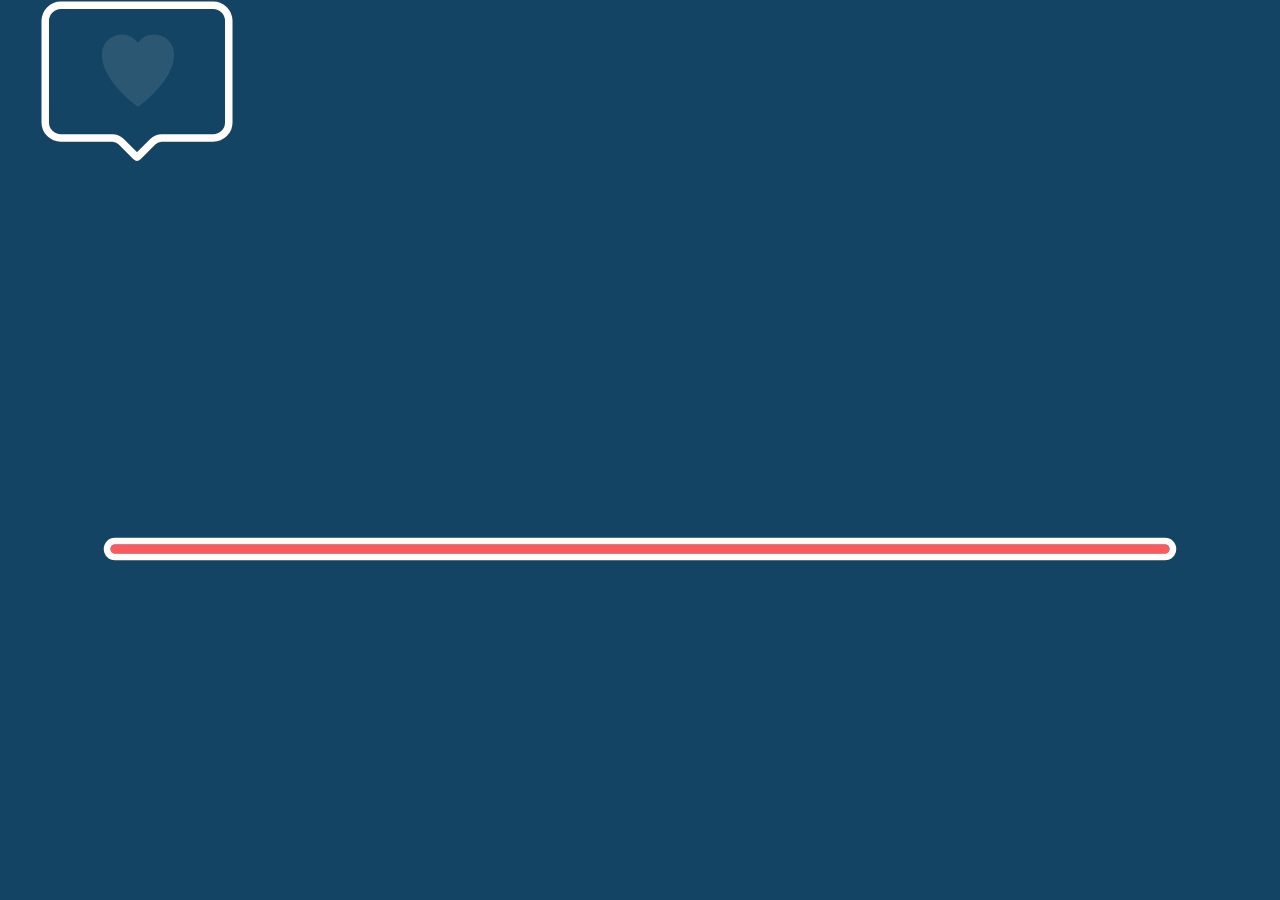
==== index.html @ 0167e0bc "init" ====
<!DOCTYPE html>
<html lang="en" >
<head>
  <meta charset="UTF-8">
  <title>Ginger Slider</title>
  <link rel="icon" href="favicon.png" type="image/png">
  <link rel="stylesheet" href="./style.css">


  <!-- Latest compiled and minified CSS -->
<link rel="stylesheet" href="https://maxcdn.bootstrapcdn.com/bootstrap/3.3.7/css/bootstrap.min.css" integrity="sha384-BVYiiSIFeK1dGmJRAkycuHAHRg32OmUcww7on3RYdg4Va+PmSTsz/K68vbdEjh4u" crossorigin="anonymous">

<!-- Latest compiled and minified JavaScript -->
<script src="https://maxcdn.bootstrapcdn.com/bootstrap/3.3.7/js/bootstrap.min.js" integrity="sha384-Tc5IQib027qvyjSMfHjOMaLkfuWVxZxUPnCJA7l2mCWNIpG9mGCD8wGNIcPD7Txa" crossorigin="anonymous"></script>

</head>
<body style="background-color: #144463;">
  
  

  <svg id="loveSliderSVG" viewBox="0 0 800 600" xmlns="http://www.w3.org/2000/svg" preserveAspectRatio="xMidYMid meet">
    <defs>
      
    
      </defs>
      <!-- <rect width="100%" height="100%"/> -->
        <line class="trackBg" x1="50" x2="750" y1="366" y2="366" stroke="#FFFCF9" stroke-linecap="round" stroke-linejoin="round" stroke-width="15"/>
        <line class="trackMiddle" x1="50" x2="750" y1="366" y2="366" stroke="#2E6783" stroke-linecap="round" stroke-linejoin="round" stroke-width="6"  opacity="1"/>   
      <line class="track" x1="50" x2="750" y1="366" y2="366" stroke="#ff595e" stroke-linecap="round" stroke-linejoin="round" stroke-width="6"/>
      
      
      <g id="heartChat" class="heartChat">
            <path d="M115.44,92H81.15a8.32,8.32,0,0,0-5.9,2.45l-9.9,9.9a1,1,0,0,1-1.34,0l-9.9-9.9A8.35,8.35,0,0,0,48.2,92H13.91A10.44,10.44,0,0,1,3.5,81.6V13.91A10.45,10.45,0,0,1,13.91,3.5H115.44a10.44,10.44,0,0,1,10.41,10.41V81.6A10.43,10.43,0,0,1,115.44,92Z" fill="none"/>
            <path d="M115.44,92H81.15a8.32,8.32,0,0,0-5.9,2.45l-9.9,9.9a1,1,0,0,1-1.34,0l-9.9-9.9A8.35,8.35,0,0,0,48.2,92H13.91A10.44,10.44,0,0,1,3.5,81.6V13.91A10.45,10.45,0,0,1,13.91,3.5H115.44a10.44,10.44,0,0,1,10.41,10.41V81.6A10.43,10.43,0,0,1,115.44,92Z" fill="none" stroke="#FFFCF9" stroke-miterlimit="10" stroke-width="5" />
    
      <mask id="heartFillMask">
      <rect class="heartFill" x="-54" y="72" width="237" height="91" fill="#FFF"/>
        </mask>
    <path id="heartBg" d="M76.16,23a13.23,13.23,0,0,0-10.83,5.63,13.24,13.24,0,0,0-24.08,7.62c0,18.06,24.08,34.92,24.08,34.92S89.41,54.33,89.41,36.27A13.25,13.25,0,0,0,76.16,23Z" fill="#FFF" opacity="0.1"/>
      <g mask="url(#heartFillMask)" >
    <path id="XXpinkHeart" d="M76.16,23a13.23,13.23,0,0,0-10.83,5.63,13.24,13.24,0,0,0-24.08,7.62c0,18.06,24.08,34.92,24.08,34.92S89.41,54.33,89.41,36.27A13.25,13.25,0,0,0,76.16,23Z" fill="#ff595e"/>
    <g id="shineGroup">
    <path d="M89.34,37.92c-1.39,17.42-24,33.26-24,33.26s-1.8-1.26-4.42-3.46C66.39,64.18,83.07,52.53,89.34,37.92Z" fill="#7f474b" opacity="0.32"/>
    <path d="M60.15,26a14.06,14.06,0,0,0-1.72-.1c-7.33,0-13.48,5.38-15.1,12.63,0-.43-.06-.86-.06-1.3,0-6.88,5.27-12.46,11.77-12.46A11.2,11.2,0,0,1,60.15,26Z" fill="#fff" opacity="0.5"/>
    <path d="M81,26.29c-.39-.12-.79-.22-1.2-.31-5.22-1.1-10.21.87-12.18,4.51a5.62,5.62,0,0,1,.1-.7c.78-3.7,5.17-5.9,9.79-4.92A10.26,10.26,0,0,1,81,26.29Z" fill="#fff" opacity="0.5"/>
    </g>   
        </g>
      
    </g>
      
      <circle class="follower" cx="0" cy="0" r="0" fill="#62B6CB" fill-opacity="1" stroke="#FFFCF9" stroke-width="0"/>
      <circle class="liquidFollower" cx="0" cy="0" r="0" fill="#62B6CB" fill-opacity="1" stroke="#FFFCF9" stroke-width="0"/>
      <rect class="dragger" x="-100" y="105" width="290" height="220" fill="#62B6CB" fill-opacity="0" stroke="#FFFCF9" stroke-width="0"/>
    </svg>

<!-- partial:index.partial.html -->

<!-- partial -->
<script src='https://cdnjs.cloudflare.com/ajax/libs/gsap/3.3.4/gsap.min.js'></script>
<script src='https://s3-us-west-2.amazonaws.com/s.cdpn.io/35984/ScrubGSAPTimeline_3_0.js'></script>
<script src='https://s3-us-west-2.amazonaws.com/s.cdpn.io/16327/InertiaPlugin.min.js'></script>
<script src='https://s3-us-west-2.amazonaws.com/s.cdpn.io/16327/DrawSVGPlugin3.min.js'></script>
<script src='https://s3-us-west-2.amazonaws.com/s.cdpn.io/16327/Draggable3.min.js'></script><script  src="./script.js"></script>

</body>
</html>
---- style.css ----
body {
 background-color: #175676;
 overflow: hidden;
 text-align:center;
  display: flex;
  align-items: center;
  justify-content: center; 
}

body,
html {
 height: 100%;
 width: 100%;
 margin: 0;
 padding: 0;
}

svg {
 width: 100%;
 height: 100%;
 visibility: hidden;
 overflow: visible;
}
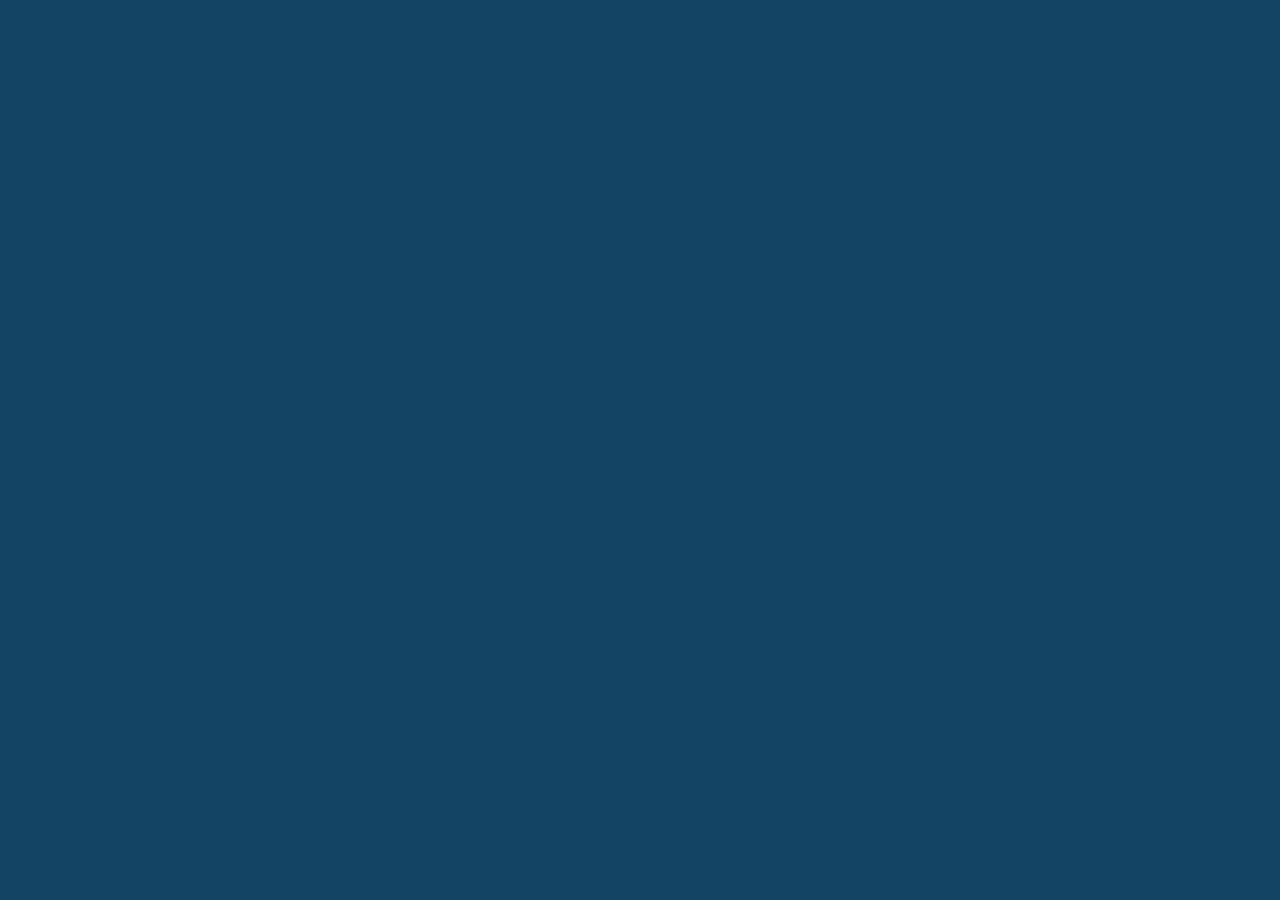
==== commit bdd37193: "push" ====
--- a/index.html
+++ b/index.html
@@ -58,9 +58,10 @@
 <!-- partial -->
 <script src='https://cdnjs.cloudflare.com/ajax/libs/gsap/3.3.4/gsap.min.js'></script>
 <script src='https://s3-us-west-2.amazonaws.com/s.cdpn.io/35984/ScrubGSAPTimeline_3_0.js'></script>
-<script src='https://s3-us-west-2.amazonaws.com/s.cdpn.io/16327/InertiaPlugin.min.js'></script>
-<script src='https://s3-us-west-2.amazonaws.com/s.cdpn.io/16327/DrawSVGPlugin3.min.js'></script>
-<script src='https://s3-us-west-2.amazonaws.com/s.cdpn.io/16327/Draggable3.min.js'></script><script  src="./script.js"></script>
+<script src="https://cdnjs.cloudflare.com/ajax/libs/gsap/3.5.1/gsap.min.js"></script>
+<!-- <script src='https://s3-us-west-2.amazonaws.com/s.cdpn.io/16327/InertiaPlugin.min.js'></script> -->
+<!-- <script src='https://s3-us-west-2.amazonaws.com/s.cdpn.io/16327/DrawSVGPlugin3.min.js'></script> -->
+<!-- <script src='https://s3-us-west-2.amazonaws.com/s.cdpn.io/16327/Draggable3.min.js'></script><script  src="./script.js"></script> -->
 
 </body>
 </html>
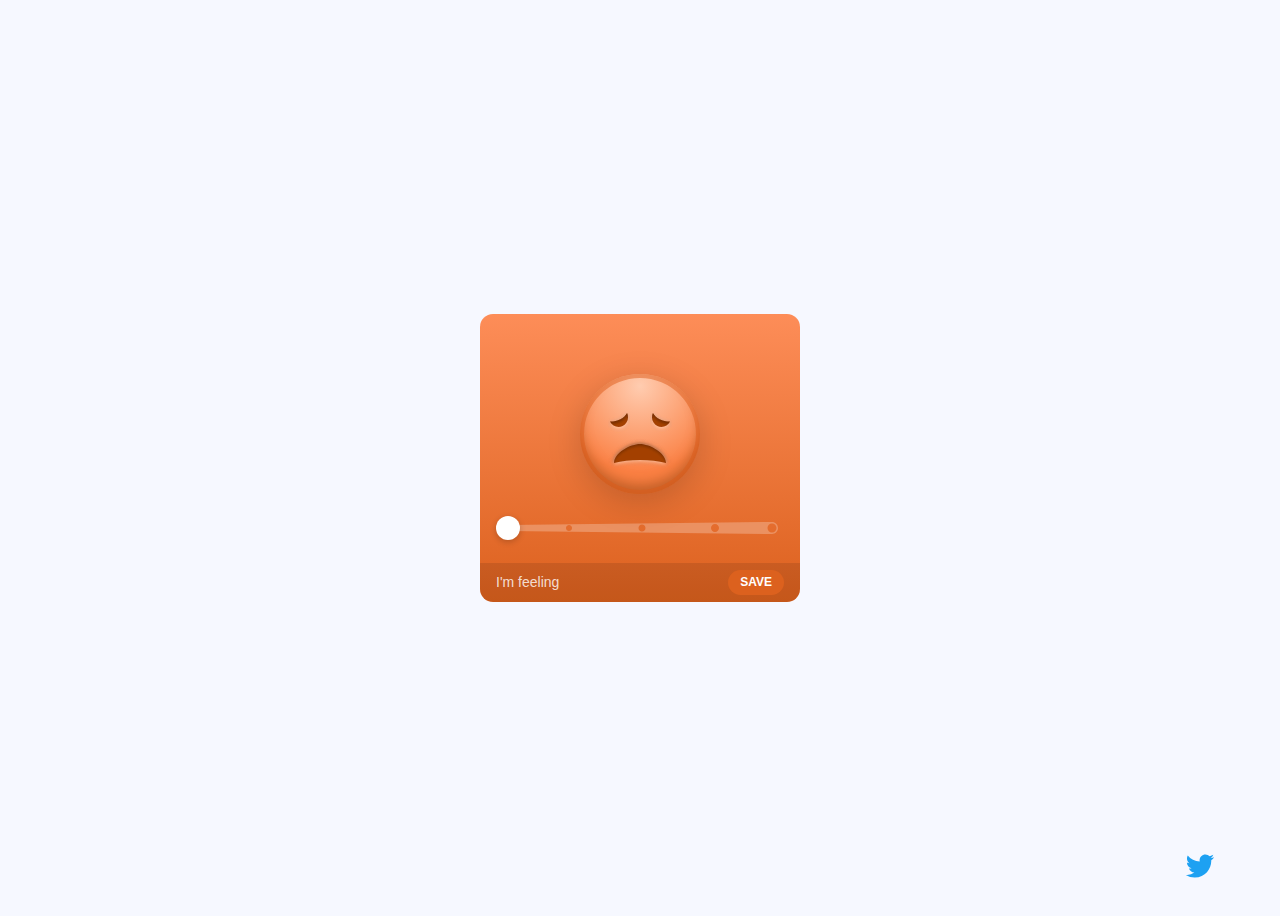
==== commit 0a093d1b: "push" ====
--- a/index.html
+++ b/index.html
@@ -3,65 +3,71 @@
 <head>
   <meta charset="UTF-8">
   <title>Ginger Slider</title>
-  <link rel="icon" href="favicon.png" type="image/png">
-  <link rel="stylesheet" href="./style.css">
-
-
-  <!-- Latest compiled and minified CSS -->
-<link rel="stylesheet" href="https://maxcdn.bootstrapcdn.com/bootstrap/3.3.7/css/bootstrap.min.css" integrity="sha384-BVYiiSIFeK1dGmJRAkycuHAHRg32OmUcww7on3RYdg4Va+PmSTsz/K68vbdEjh4u" crossorigin="anonymous">
-
-<!-- Latest compiled and minified JavaScript -->
-<script src="https://maxcdn.bootstrapcdn.com/bootstrap/3.3.7/js/bootstrap.min.js" integrity="sha384-Tc5IQib027qvyjSMfHjOMaLkfuWVxZxUPnCJA7l2mCWNIpG9mGCD8wGNIcPD7Txa" crossorigin="anonymous"></script>
+  <link rel="stylesheet" href="https://cdnjs.cloudflare.com/ajax/libs/meyer-reset/2.0/reset.min.css">
+<link rel='stylesheet' href='https://cdn.jsdelivr.net/npm/inter-ui@3.11.0/inter.min.css'><link rel="stylesheet" href="./style.css">
 
 </head>
-<body style="background-color: #144463;">
-  
-  
+<body>
+<!-- partial:index.partial.html -->
+<div class="emoji-slider">
+    <ul>
+        <li>awful</li>
+        <li>bad</li>
+        <li>okay</li>
+        <li>good</li>
+        <li>great</li>
+    </ul>
+    <div class="smiley">
+        <svg class="eye left" viewBox="0 0 18 22">
+            <path d="M12.6744144,18.0128897 C17.3794842,15.6567898 19.3333811,9.83072065 17.0385652,5 C15.7595661,7.57089081 13.5517099,9.64170285 10.4149967,11.2124361 C7.27828344,12.7831694 3.80661788,13.5564215 0,13.5321925 C2.2948159,18.3629131 7.9693445,20.3689896 12.6744144,18.0128897 Z"></path>
+        </svg>
+        <svg class="eye right" viewBox="0 0 18 22">
+            <path d="M12.6744144,18.0128897 C17.3794842,15.6567898 19.3333811,9.83072065 17.0385652,5 C15.7595661,7.57089081 13.5517099,9.64170285 10.4149967,11.2124361 C7.27828344,12.7831694 3.80661788,13.5564215 0,13.5321925 C2.2948159,18.3629131 7.9693445,20.3689896 12.6744144,18.0128897 Z"></path>
+        </svg>
+        <svg class="mouth" viewBox="0 0 64 28">
+            <path d="M32,2 C41.5729357,2 58,10.8218206 58,21 C50.2396023,18.9643641 41.5729357,17.9465462 32,17.9465462 C22.4270643,17.9465462 13.7603977,18.9643641 6,21 C6,10.8218206 22.4270643,2 32,2 Z"></path>
+        </svg>
+        <svg class="teeth" viewBox="0 0 64 28">
+            <path d="M32,7.83261436 C41.5729357,7.83261436 52.5729357,7.05507624 63,1.5 C63,10.3056732 46.3594035,14.5 32,14.5 C17.6405965,14.5 1,10.3056732 1,1.5 C11.4270643,7.05507624 22.4270643,7.83261436 32,7.83261436 Z"></path>
+        </svg>
+    </div>
+    <div class="slide">
+        <div></div>
+    </div>
+    <div class="bottom">
+        I'm feeling
+        <ul>
+            <li>awful</li>
+            <li>bad</li>
+            <li>okay</li>
+            <li>good</li>
+            <li>great</li>
+        </ul>
+        <button>Save</button>
+    </div>
+</div>
 
-  <svg id="loveSliderSVG" viewBox="0 0 800 600" xmlns="http://www.w3.org/2000/svg" preserveAspectRatio="xMidYMid meet">
+<svg style="position: absolute; visibility: hidden;">
     <defs>
-      
-    
-      </defs>
-      <!-- <rect width="100%" height="100%"/> -->
-        <line class="trackBg" x1="50" x2="750" y1="366" y2="366" stroke="#FFFCF9" stroke-linecap="round" stroke-linejoin="round" stroke-width="15"/>
-        <line class="trackMiddle" x1="50" x2="750" y1="366" y2="366" stroke="#2E6783" stroke-linecap="round" stroke-linejoin="round" stroke-width="6"  opacity="1"/>   
-      <line class="track" x1="50" x2="750" y1="366" y2="366" stroke="#ff595e" stroke-linecap="round" stroke-linejoin="round" stroke-width="6"/>
-      
-      
-      <g id="heartChat" class="heartChat">
-            <path d="M115.44,92H81.15a8.32,8.32,0,0,0-5.9,2.45l-9.9,9.9a1,1,0,0,1-1.34,0l-9.9-9.9A8.35,8.35,0,0,0,48.2,92H13.91A10.44,10.44,0,0,1,3.5,81.6V13.91A10.45,10.45,0,0,1,13.91,3.5H115.44a10.44,10.44,0,0,1,10.41,10.41V81.6A10.43,10.43,0,0,1,115.44,92Z" fill="none"/>
-            <path d="M115.44,92H81.15a8.32,8.32,0,0,0-5.9,2.45l-9.9,9.9a1,1,0,0,1-1.34,0l-9.9-9.9A8.35,8.35,0,0,0,48.2,92H13.91A10.44,10.44,0,0,1,3.5,81.6V13.91A10.45,10.45,0,0,1,13.91,3.5H115.44a10.44,10.44,0,0,1,10.41,10.41V81.6A10.43,10.43,0,0,1,115.44,92Z" fill="none" stroke="#FFFCF9" stroke-miterlimit="10" stroke-width="5" />
-    
-      <mask id="heartFillMask">
-      <rect class="heartFill" x="-54" y="72" width="237" height="91" fill="#FFF"/>
-        </mask>
-    <path id="heartBg" d="M76.16,23a13.23,13.23,0,0,0-10.83,5.63,13.24,13.24,0,0,0-24.08,7.62c0,18.06,24.08,34.92,24.08,34.92S89.41,54.33,89.41,36.27A13.25,13.25,0,0,0,76.16,23Z" fill="#FFF" opacity="0.1"/>
-      <g mask="url(#heartFillMask)" >
-    <path id="XXpinkHeart" d="M76.16,23a13.23,13.23,0,0,0-10.83,5.63,13.24,13.24,0,0,0-24.08,7.62c0,18.06,24.08,34.92,24.08,34.92S89.41,54.33,89.41,36.27A13.25,13.25,0,0,0,76.16,23Z" fill="#ff595e"/>
-    <g id="shineGroup">
-    <path d="M89.34,37.92c-1.39,17.42-24,33.26-24,33.26s-1.8-1.26-4.42-3.46C66.39,64.18,83.07,52.53,89.34,37.92Z" fill="#7f474b" opacity="0.32"/>
-    <path d="M60.15,26a14.06,14.06,0,0,0-1.72-.1c-7.33,0-13.48,5.38-15.1,12.63,0-.43-.06-.86-.06-1.3,0-6.88,5.27-12.46,11.77-12.46A11.2,11.2,0,0,1,60.15,26Z" fill="#fff" opacity="0.5"/>
-    <path d="M81,26.29c-.39-.12-.79-.22-1.2-.31-5.22-1.1-10.21.87-12.18,4.51a5.62,5.62,0,0,1,.1-.7c.78-3.7,5.17-5.9,9.79-4.92A10.26,10.26,0,0,1,81,26.29Z" fill="#fff" opacity="0.5"/>
-    </g>   
-        </g>
-      
-    </g>
-      
-      <circle class="follower" cx="0" cy="0" r="0" fill="#62B6CB" fill-opacity="1" stroke="#FFFCF9" stroke-width="0"/>
-      <circle class="liquidFollower" cx="0" cy="0" r="0" fill="#62B6CB" fill-opacity="1" stroke="#FFFCF9" stroke-width="0"/>
-      <rect class="dragger" x="-100" y="105" width="290" height="220" fill="#62B6CB" fill-opacity="0" stroke="#FFFCF9" stroke-width="0"/>
-    </svg>
+        <filter id="inset-shadow">
+            <feOffset dx='0' dy='3' />
+            <feGaussianBlur stdDeviation='1' result='offset-blur' />
+            <feComposite operator='out' in='SourceGraphic' in2='offset-blur' result='inverse' />
+            <feFlood flood-color='black' flood-opacity='.5' result='color' />
+            <feComposite operator='in' in='color' in2='inverse' result='shadow' />
+            <feComposite operator='over' in='shadow' in2='SourceGraphic' />
+        </filter>
+    </defs>
+</svg>
 
-<!-- partial:index.partial.html -->
-
+<!-- dribbble - twitter -->
+<a class="dribbble" href="https://dribbble.com/shots/8583409-Morphing-Emoji-Slider" target="_blank"><img src="https://cdn.dribbble.com/assets/dribbble-ball-mark-2bd45f09c2fb58dbbfb44766d5d1d07c5a12972d602ef8b32204d28fa3dda554.svg" alt=""></a>
+<a class="twitter" target="_blank" href="https://twitter.com/aaroniker_me"><svg xmlns="http://www.w3.org/2000/svg" width="72" height="72" viewBox="0 0 72 72"><path d="M67.812 16.141a26.246 26.246 0 0 1-7.519 2.06 13.134 13.134 0 0 0 5.756-7.244 26.127 26.127 0 0 1-8.313 3.176A13.075 13.075 0 0 0 48.182 10c-7.229 0-13.092 5.861-13.092 13.093 0 1.026.118 2.021.338 2.981-10.885-.548-20.528-5.757-26.987-13.679a13.048 13.048 0 0 0-1.771 6.581c0 4.542 2.312 8.551 5.824 10.898a13.048 13.048 0 0 1-5.93-1.638c-.002.055-.002.11-.002.162 0 6.345 4.513 11.638 10.504 12.84a13.177 13.177 0 0 1-3.449.457c-.846 0-1.667-.078-2.465-.231 1.667 5.2 6.499 8.986 12.23 9.09a26.276 26.276 0 0 1-16.26 5.606A26.21 26.21 0 0 1 4 55.976a37.036 37.036 0 0 0 20.067 5.882c24.083 0 37.251-19.949 37.251-37.249 0-.566-.014-1.134-.039-1.694a26.597 26.597 0 0 0 6.533-6.774z"></path></svg></a>
 <!-- partial -->
-<script src='https://cdnjs.cloudflare.com/ajax/libs/gsap/3.3.4/gsap.min.js'></script>
-<script src='https://s3-us-west-2.amazonaws.com/s.cdpn.io/35984/ScrubGSAPTimeline_3_0.js'></script>
-<script src="https://cdnjs.cloudflare.com/ajax/libs/gsap/3.5.1/gsap.min.js"></script>
-<!-- <script src='https://s3-us-west-2.amazonaws.com/s.cdpn.io/16327/InertiaPlugin.min.js'></script> -->
-<!-- <script src='https://s3-us-west-2.amazonaws.com/s.cdpn.io/16327/DrawSVGPlugin3.min.js'></script> -->
-<!-- <script src='https://s3-us-west-2.amazonaws.com/s.cdpn.io/16327/Draggable3.min.js'></script><script  src="./script.js"></script> -->
+  <script src='https://cdn.jsdelivr.net/npm/gsap@3.0.1/dist/gsap.min.js'></script>
+<script src='https://s3-us-west-2.amazonaws.com/s.cdpn.io/16327/Draggable3.min.js'></script>
+<script src='https://s3-us-west-2.amazonaws.com/s.cdpn.io/16327/MorphSVGPlugin3.min.js'></script>
+<script src='https://s3-us-west-2.amazonaws.com/s.cdpn.io/16327/InertiaPlugin.min.js'></script><script  src="./script.js"></script>
 
 </body>
 </html>
--- a/style.css
+++ b/style.css
@@ -1,23 +1,321 @@
+.emoji-slider {
+  --awful-gradient-start: #FD8D58;
+  --awful-gradient-end: #DC611E;
+  --awful-fill: #FB8043;
+  --awful-radial: #FFCCB0;
+  --awful-border: rgba(222, 91, 26, 0.5);
+  --awful-shadow: rgba(144, 66, 14, 0.5);
+  --awful-mouth-fill: #A34106;
+  --awful-mouth-shadow: rgba(196, 95, 40, 0.6);
+  --awful-mouth-shine: #FEC6A7;
+  --awful-color: #ffaa68;
+  --bad-gradient-start: #FEA954;
+  --bad-gradient-end: #DA7315;
+  --bad-fill: #FCA730;
+  --bad-radial: #FEE8C6;
+  --bad-border: rgba(224, 123, 19, 0.5);
+  --bad-shadow: rgba(188, 96, 12, 0.5);
+  --bad-mouth-fill: #AB6C09;
+  --bad-mouth-shadow: rgba(148, 89, 7, 0.4);
+  --bad-mouth-shine: #FDE0B4;
+  --bad-color: #fbba4a;
+  --okay-gradient-start: #FEBE53;
+  --okay-gradient-end: #DF820F;
+  --okay-fill: #FBBB1F;
+  --okay-radial: #FEF3BD;
+  --okay-border: rgba(224, 143, 6, 0.5);
+  --okay-shadow: rgba(190, 109, 9, 0.5);
+  --okay-mouth-fill: #AB7509;
+  --okay-mouth-shadow: rgba(146, 104, 7, 0.4);
+  --okay-mouth-shine: #FFEECE;
+  --okay-color: #fbd24b;
+  --good-gradient-start: #FED151;
+  --good-gradient-end: #DE981F;
+  --good-fill: #FBD51F;
+  --good-radial: #FEF3BD;
+  --good-border: rgba(213, 165, 14, 0.5);
+  --good-shadow: rgba(187, 132, 15, 0.5);
+  --good-mouth-fill: #AB7509;
+  --good-mouth-shadow: rgba(146, 104, 7, 0.4);
+  --good-mouth-shine: #FFEECE;
+  --good-color: #fcd34a;
+  --great-gradient-start: #A1BD53;
+  --great-gradient-end: #73AD5F;
+  --great-fill: #F4EF51;
+  --great-radial: #FDFDEC;
+  --great-border: rgba(167, 187, 46, 0.5);
+  --great-shadow: rgba(136, 134, 50, 0.5);
+  --great-mouth-fill: #8A8313;
+  --great-mouth-shadow: rgba(93, 80, 3, 0.25);
+  --great-mouth-shine: #FDF8B4;
+  --great-color: #d2f482;
+  width: 320px;
+  height: 288px;
+  border-radius: 13px;
+  overflow: hidden;
+  position: relative;
+  background-image: -webkit-gradient(linear, left top, left bottom, from(var(--gradient-start, var(--awful-gradient-start))), to(var(--gradient-end, var(--awful-gradient-end))));
+  background-image: linear-gradient(var(--gradient-start, var(--awful-gradient-start)), var(--gradient-end, var(--awful-gradient-end)));
+}
+.emoji-slider ul {
+  margin: 0;
+  padding: 0;
+  list-style: none;
+}
+.emoji-slider > ul li,
+.emoji-slider .bottom ul li {
+  -webkit-transform: translateY(var(--y, 0));
+          transform: translateY(var(--y, 0));
+  opacity: var(--o, 0);
+  -webkit-transition: opacity .2s;
+  transition: opacity .2s;
+}
+.emoji-slider > ul li:not(:first-child),
+.emoji-slider .bottom ul li:not(:first-child) {
+  width: 100%;
+  position: absolute;
+}
+.emoji-slider > ul li:nth-child(2),
+.emoji-slider .bottom ul li:nth-child(2) {
+  top: 100%;
+}
+.emoji-slider > ul li:nth-child(3),
+.emoji-slider .bottom ul li:nth-child(3) {
+  top: 200%;
+}
+.emoji-slider > ul li:nth-child(4),
+.emoji-slider .bottom ul li:nth-child(4) {
+  top: 300%;
+}
+.emoji-slider > ul li:nth-child(5),
+.emoji-slider .bottom ul li:nth-child(5) {
+  top: 400%;
+}
+.emoji-slider.awful > ul li:nth-child(1),
+.emoji-slider.awful .bottom ul li:nth-child(1) {
+  --o: 1;
+}
+.emoji-slider.bad > ul li:nth-child(2),
+.emoji-slider.bad .bottom ul li:nth-child(2) {
+  --o: 1;
+}
+.emoji-slider.okay > ul li:nth-child(3),
+.emoji-slider.okay .bottom ul li:nth-child(3) {
+  --o: 1;
+}
+.emoji-slider.good > ul li:nth-child(4),
+.emoji-slider.good .bottom ul li:nth-child(4) {
+  --o: 1;
+}
+.emoji-slider.great > ul li:nth-child(5),
+.emoji-slider.great .bottom ul li:nth-child(5) {
+  --o: 1;
+}
+.emoji-slider.great .smiley svg.teeth {
+  --teeth: 1;
+}
+.emoji-slider.scale .smiley {
+  -webkit-animation: scale .6s ease forwards;
+          animation: scale .6s ease forwards;
+}
+.emoji-slider > ul {
+  top: 12px;
+  left: 0;
+  right: 0;
+  font-size: 80px;
+  font-weight: 900;
+  opacity: .4;
+  text-align: center;
+  position: absolute;
+  text-transform: uppercase;
+}
+.emoji-slider > ul li {
+  -webkit-user-select: none;
+     -moz-user-select: none;
+      -ms-user-select: none;
+          user-select: none;
+  background-image: -webkit-gradient(linear, left top, left bottom, from(rgba(255, 255, 255, 0.9)), color-stop(90%, rgba(255, 255, 255, 0)));
+  background-image: linear-gradient(rgba(255, 255, 255, 0.9), rgba(255, 255, 255, 0) 90%);
+  -webkit-background-clip: text;
+  -webkit-text-fill-color: transparent;
+}
+.emoji-slider .smiley {
+  width: 120px;
+  height: 120px;
+  border-radius: 50%;
+  z-index: 1;
+  margin: 60px auto 0 auto;
+  position: relative;
+  background: radial-gradient(circle, var(--radial, var(--awful-radial)) 0%, var(--fill, var(--awful-fill)) 70%);
+  background-size: 100% 180%;
+  background-position: center bottom;
+  box-shadow: inset 0 0 0 4px var(--border, var(--awful-border)), inset 0 -10px 12px var(--shadow, var(--awful-shadow));
+  -webkit-filter: drop-shadow(0 8px 16px rgba(0, 0, 0, 0.16));
+          filter: drop-shadow(0 8px 16px rgba(0, 0, 0, 0.16));
+}
+.emoji-slider .smiley svg {
+  display: block;
+  position: absolute;
+  -webkit-backface-visibility: hidden;
+          backface-visibility: hidden;
+  -webkit-transform: translateZ(0);
+          transform: translateZ(0);
+  fill: var(--mouth-fill, var(--awful-mouth-fill));
+}
+.emoji-slider .smiley svg.eye {
+  width: 18px;
+  height: 22px;
+  top: 34px;
+  -webkit-filter: drop-shadow(0 1px 2px var(--mouth-shine, var(--awful-mouth-shine))) url(#inset-shadow);
+          filter: drop-shadow(0 1px 2px var(--mouth-shine, var(--awful-mouth-shine))) url(#inset-shadow);
+}
+.emoji-slider .smiley svg.eye.left {
+  left: 30px;
+}
+.emoji-slider .smiley svg.eye.right {
+  right: 30px;
+  -webkit-transform: scaleX(-1);
+          transform: scaleX(-1);
+}
+.emoji-slider .smiley svg.mouth, .emoji-slider .smiley svg.teeth {
+  width: 64px;
+  height: 28px;
+  left: 28px;
+  bottom: 24px;
+}
+.emoji-slider .smiley svg.mouth {
+  -webkit-filter: drop-shadow(0 1px 2px var(--mouth-shine, var(--awful-mouth-shine))) drop-shadow(0 -1px 1px var(--mouth-shadow, var(--awful-mouth-shadow))) url(#inset-shadow);
+          filter: drop-shadow(0 1px 2px var(--mouth-shine, var(--awful-mouth-shine))) drop-shadow(0 -1px 1px var(--mouth-shadow, var(--awful-mouth-shadow))) url(#inset-shadow);
+}
+.emoji-slider .smiley svg.teeth {
+  fill: #fff;
+  opacity: var(--teeth, 0);
+  -webkit-transition: opacity .2s;
+  transition: opacity .2s;
+}
+.emoji-slider .slide {
+  left: 28px;
+  right: 28px;
+  bottom: 68px;
+  height: 12px;
+  position: absolute;
+}
+.emoji-slider .slide div {
+  width: 24px;
+  height: 24px;
+  border-radius: 50%;
+  background: #fff;
+  top: -6px;
+  left: -12px;
+  box-shadow: 0 2px 6px rgba(0, 0, 0, 0.2);
+  position: relative;
+}
+.emoji-slider .slide:before {
+  content: '';
+  position: absolute;
+  top: 0;
+  left: -3px;
+  width: 273px;
+  height: 12px;
+  background-image: url('data:image/svg+xml;utf8,<svg width="273px" height="12px" viewBox="0 0 273 12" version="1.1" xmlns="http://www.w3.org/2000/svg" xmlns:xlink="http://www.w3.org/1999/xlink"><path d="M266.934082,0.00110627889 C270.247182,-0.0357036686 272.96282,2.62025389 272.99963,5.93335351 C272.999877,5.95556942 273,5.97778653 273,6.00000382 C273,9.31330792 270.314036,11.9992716 267.000732,11.9992716 C266.978515,11.9992716 266.956298,11.9991482 266.934082,11.9989014 L2.96667078,9.06611103 C1.32291919,9.04784825 1.97412392e-14,7.71014921 0,6.06629617 L0,5.93371146 C9.7279267e-16,4.28985843 1.32291919,2.95215939 2.96667078,2.93389661 L266.934082,0.00110627889 Z M267,1.45028446 C264.514719,1.45028446 262.5,3.4872632 262.5,6.00000382 C262.5,8.51274443 264.514719,10.5497232 267,10.5497232 C269.485281,10.5497232 271.5,8.51274443 271.5,6.00000382 C271.5,3.4872632 269.485281,1.45028446 267,1.45028446 Z M210,1.95580884 C207.790861,1.95580884 206,3.7664566 206,6.00000382 C206,8.23355103 207.790861,10.0441988 210,10.0441988 C212.209139,10.0441988 214,8.23355103 214,6.00000382 C214,3.7664566 212.209139,1.95580884 210,1.95580884 Z M137,2.46133321 C135.067003,2.46133321 133.5,4.04565001 133.5,6.00000382 C133.5,7.95435763 135.067003,9.53867443 137,9.53867443 C138.932997,9.53867443 140.5,7.95435763 140.5,6.00000382 C140.5,4.04565001 138.932997,2.46133321 137,2.46133321 Z M64,2.96685758 C62.3431458,2.96685758 61,4.32484341 61,6.00000382 C61,7.67516423 62.3431458,9.03315005 64,9.03315005 C65.6568542,9.03315005 67,7.67516423 67,6.00000382 C67,4.32484341 65.6568542,2.96685758 64,2.96685758 Z M3,3.97790633 C1.8954305,3.97790633 1,4.88323021 1,6.00000382 C1,7.11677742 1.8954305,8.02210131 3,8.02210131 C4.1045695,8.02210131 5,7.11677742 5,6.00000382 C5,4.88323021 4.1045695,3.97790633 3,3.97790633 Z" fill="white" fill-opacity=".25"></path></svg>');
+}
+.emoji-slider .bottom {
+  left: 0;
+  right: 0;
+  bottom: 0;
+  font-size: 14px;
+  line-height: 23px;
+  color: rgba(255, 255, 255, 0.8);
+  padding: 8px 16px;
+  border-radius: 0 0 13px 13px;
+  background: rgba(0, 0, 0, 0.1);
+  position: absolute;
+}
+.emoji-slider .bottom ul {
+  font-weight: 900;
+  vertical-align: top;
+  position: relative;
+  display: inline-block;
+  color: var(--color, var(--awful-color));
+}
+.emoji-slider .bottom button {
+  -webkit-appearance: none;
+  border: 0;
+  margin: 0;
+  padding: 0 12px;
+  line-height: 25px;
+  height: 25px;
+  border-radius: 13px;
+  position: absolute;
+  cursor: pointer;
+  outline: none;
+  color: #fff;
+  text-transform: uppercase;
+  font-weight: bold;
+  font-size: 12px;
+  right: 16px;
+  top: 7px;
+  background: var(--gradient-end, var(--awful-gradient-end));
+}
+
+@-webkit-keyframes scale {
+  50% {
+    -webkit-transform: scale(1.08) translateZ(0);
+            transform: scale(1.08) translateZ(0);
+    -webkit-filter: drop-shadow(0 8px 24px rgba(0, 0, 0, 0.12));
+            filter: drop-shadow(0 8px 24px rgba(0, 0, 0, 0.12));
+  }
+}
+
+@keyframes scale {
+  50% {
+    -webkit-transform: scale(1.08) translateZ(0);
+            transform: scale(1.08) translateZ(0);
+    -webkit-filter: drop-shadow(0 8px 24px rgba(0, 0, 0, 0.12));
+            filter: drop-shadow(0 8px 24px rgba(0, 0, 0, 0.12));
+  }
+}
+html {
+  box-sizing: border-box;
+  -webkit-font-smoothing: antialiased;
+}
+
+* {
+  box-sizing: inherit;
+}
+*:before, *:after {
+  box-sizing: inherit;
+}
+
 body {
- background-color: #175676;
- overflow: hidden;
- text-align:center;
+  min-height: 100vh;
+  display: -webkit-box;
   display: flex;
-  align-items: center;
-  justify-content: center; 
-}
-
-body,
-html {
- height: 100%;
- width: 100%;
- margin: 0;
- padding: 0;
-}
-
-svg {
- width: 100%;
- height: 100%;
- visibility: hidden;
- overflow: visible;
+  font-family: 'Inter UI', Arial;
+  -webkit-box-pack: center;
+          justify-content: center;
+  -webkit-box-align: center;
+          align-items: center;
+  background: #F6F8FF;
+}
+body .dribbble {
+  position: fixed;
+  display: block;
+  right: 20px;
+  bottom: 20px;
+}
+body .dribbble img {
+  display: block;
+  height: 28px;
+}
+body .twitter {
+  position: fixed;
+  display: block;
+  right: 64px;
+  bottom: 14px;
+}
+body .twitter svg {
+  width: 32px;
+  height: 32px;
+  fill: #1da1f2;
 }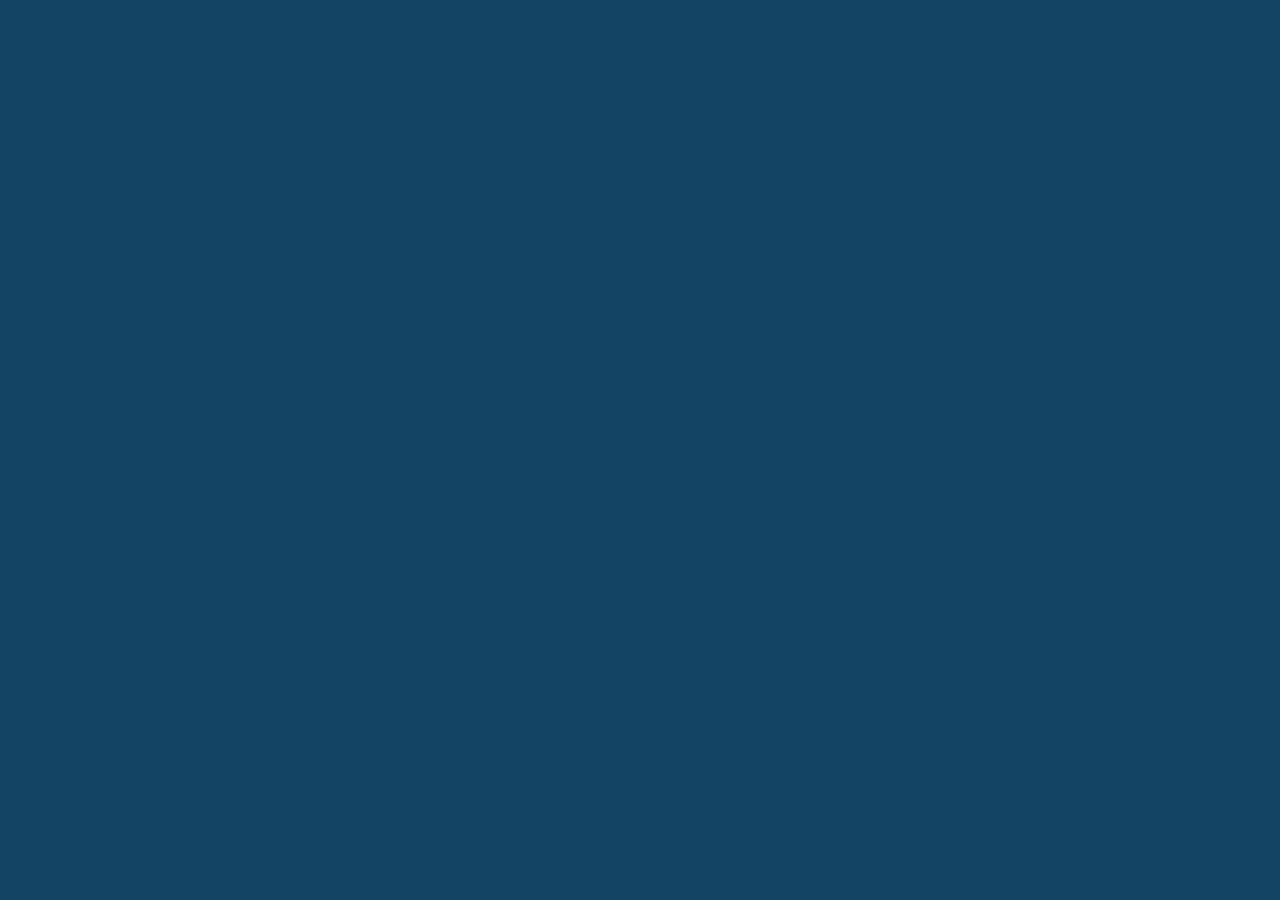
==== commit dfdd96a1: "push" ====
--- a/index.html
+++ b/index.html
@@ -3,71 +3,65 @@
 <head>
   <meta charset="UTF-8">
   <title>Ginger Slider</title>
-  <link rel="stylesheet" href="https://cdnjs.cloudflare.com/ajax/libs/meyer-reset/2.0/reset.min.css">
-<link rel='stylesheet' href='https://cdn.jsdelivr.net/npm/inter-ui@3.11.0/inter.min.css'><link rel="stylesheet" href="./style.css">
+  <link rel="icon" href="favicon.png" type="image/png">
+  <link rel="stylesheet" href="./style.css">
+
+
+  <!-- Latest compiled and minified CSS -->
+<link rel="stylesheet" href="https://maxcdn.bootstrapcdn.com/bootstrap/3.3.7/css/bootstrap.min.css" integrity="sha384-BVYiiSIFeK1dGmJRAkycuHAHRg32OmUcww7on3RYdg4Va+PmSTsz/K68vbdEjh4u" crossorigin="anonymous">
+
+<!-- Latest compiled and minified JavaScript -->
+<script src="https://maxcdn.bootstrapcdn.com/bootstrap/3.3.7/js/bootstrap.min.js" integrity="sha384-Tc5IQib027qvyjSMfHjOMaLkfuWVxZxUPnCJA7l2mCWNIpG9mGCD8wGNIcPD7Txa" crossorigin="anonymous"></script>
 
 </head>
-<body>
+<body style="background-color: #144463;">
+  
+  
+
+  <svg id="loveSliderSVG" viewBox="0 0 800 600" xmlns="http://www.w3.org/2000/svg" preserveAspectRatio="xMidYMid meet">
+    <defs>
+      
+    
+      </defs>
+      <!-- <rect width="100%" height="100%"/> -->
+        <line class="trackBg" x1="50" x2="750" y1="366" y2="366" stroke="#FFFCF9" stroke-linecap="round" stroke-linejoin="round" stroke-width="15"/>
+        <line class="trackMiddle" x1="50" x2="750" y1="366" y2="366" stroke="#2E6783" stroke-linecap="round" stroke-linejoin="round" stroke-width="6"  opacity="1"/>   
+      <line class="track" x1="50" x2="750" y1="366" y2="366" stroke="#ff595e" stroke-linecap="round" stroke-linejoin="round" stroke-width="6"/>
+      
+      
+      <g id="heartChat" class="heartChat">
+            <path d="M115.44,92H81.15a8.32,8.32,0,0,0-5.9,2.45l-9.9,9.9a1,1,0,0,1-1.34,0l-9.9-9.9A8.35,8.35,0,0,0,48.2,92H13.91A10.44,10.44,0,0,1,3.5,81.6V13.91A10.45,10.45,0,0,1,13.91,3.5H115.44a10.44,10.44,0,0,1,10.41,10.41V81.6A10.43,10.43,0,0,1,115.44,92Z" fill="none"/>
+            <path d="M115.44,92H81.15a8.32,8.32,0,0,0-5.9,2.45l-9.9,9.9a1,1,0,0,1-1.34,0l-9.9-9.9A8.35,8.35,0,0,0,48.2,92H13.91A10.44,10.44,0,0,1,3.5,81.6V13.91A10.45,10.45,0,0,1,13.91,3.5H115.44a10.44,10.44,0,0,1,10.41,10.41V81.6A10.43,10.43,0,0,1,115.44,92Z" fill="none" stroke="#FFFCF9" stroke-miterlimit="10" stroke-width="5" />
+    
+      <mask id="heartFillMask">
+      <rect class="heartFill" x="-54" y="72" width="237" height="91" fill="#FFF"/>
+        </mask>
+    <path id="heartBg" d="M76.16,23a13.23,13.23,0,0,0-10.83,5.63,13.24,13.24,0,0,0-24.08,7.62c0,18.06,24.08,34.92,24.08,34.92S89.41,54.33,89.41,36.27A13.25,13.25,0,0,0,76.16,23Z" fill="#FFF" opacity="0.1"/>
+      <g mask="url(#heartFillMask)" >
+    <path id="XXpinkHeart" d="M76.16,23a13.23,13.23,0,0,0-10.83,5.63,13.24,13.24,0,0,0-24.08,7.62c0,18.06,24.08,34.92,24.08,34.92S89.41,54.33,89.41,36.27A13.25,13.25,0,0,0,76.16,23Z" fill="#ff595e"/>
+    <g id="shineGroup">
+    <path d="M89.34,37.92c-1.39,17.42-24,33.26-24,33.26s-1.8-1.26-4.42-3.46C66.39,64.18,83.07,52.53,89.34,37.92Z" fill="#7f474b" opacity="0.32"/>
+    <path d="M60.15,26a14.06,14.06,0,0,0-1.72-.1c-7.33,0-13.48,5.38-15.1,12.63,0-.43-.06-.86-.06-1.3,0-6.88,5.27-12.46,11.77-12.46A11.2,11.2,0,0,1,60.15,26Z" fill="#fff" opacity="0.5"/>
+    <path d="M81,26.29c-.39-.12-.79-.22-1.2-.31-5.22-1.1-10.21.87-12.18,4.51a5.62,5.62,0,0,1,.1-.7c.78-3.7,5.17-5.9,9.79-4.92A10.26,10.26,0,0,1,81,26.29Z" fill="#fff" opacity="0.5"/>
+    </g>   
+        </g>
+      
+    </g>
+      
+      <circle class="follower" cx="0" cy="0" r="0" fill="#62B6CB" fill-opacity="1" stroke="#FFFCF9" stroke-width="0"/>
+      <circle class="liquidFollower" cx="0" cy="0" r="0" fill="#62B6CB" fill-opacity="1" stroke="#FFFCF9" stroke-width="0"/>
+      <rect class="dragger" x="-100" y="105" width="290" height="220" fill="#62B6CB" fill-opacity="0" stroke="#FFFCF9" stroke-width="0"/>
+    </svg>
+
 <!-- partial:index.partial.html -->
-<div class="emoji-slider">
-    <ul>
-        <li>awful</li>
-        <li>bad</li>
-        <li>okay</li>
-        <li>good</li>
-        <li>great</li>
-    </ul>
-    <div class="smiley">
-        <svg class="eye left" viewBox="0 0 18 22">
-            <path d="M12.6744144,18.0128897 C17.3794842,15.6567898 19.3333811,9.83072065 17.0385652,5 C15.7595661,7.57089081 13.5517099,9.64170285 10.4149967,11.2124361 C7.27828344,12.7831694 3.80661788,13.5564215 0,13.5321925 C2.2948159,18.3629131 7.9693445,20.3689896 12.6744144,18.0128897 Z"></path>
-        </svg>
-        <svg class="eye right" viewBox="0 0 18 22">
-            <path d="M12.6744144,18.0128897 C17.3794842,15.6567898 19.3333811,9.83072065 17.0385652,5 C15.7595661,7.57089081 13.5517099,9.64170285 10.4149967,11.2124361 C7.27828344,12.7831694 3.80661788,13.5564215 0,13.5321925 C2.2948159,18.3629131 7.9693445,20.3689896 12.6744144,18.0128897 Z"></path>
-        </svg>
-        <svg class="mouth" viewBox="0 0 64 28">
-            <path d="M32,2 C41.5729357,2 58,10.8218206 58,21 C50.2396023,18.9643641 41.5729357,17.9465462 32,17.9465462 C22.4270643,17.9465462 13.7603977,18.9643641 6,21 C6,10.8218206 22.4270643,2 32,2 Z"></path>
-        </svg>
-        <svg class="teeth" viewBox="0 0 64 28">
-            <path d="M32,7.83261436 C41.5729357,7.83261436 52.5729357,7.05507624 63,1.5 C63,10.3056732 46.3594035,14.5 32,14.5 C17.6405965,14.5 1,10.3056732 1,1.5 C11.4270643,7.05507624 22.4270643,7.83261436 32,7.83261436 Z"></path>
-        </svg>
-    </div>
-    <div class="slide">
-        <div></div>
-    </div>
-    <div class="bottom">
-        I'm feeling
-        <ul>
-            <li>awful</li>
-            <li>bad</li>
-            <li>okay</li>
-            <li>good</li>
-            <li>great</li>
-        </ul>
-        <button>Save</button>
-    </div>
-</div>
 
-<svg style="position: absolute; visibility: hidden;">
-    <defs>
-        <filter id="inset-shadow">
-            <feOffset dx='0' dy='3' />
-            <feGaussianBlur stdDeviation='1' result='offset-blur' />
-            <feComposite operator='out' in='SourceGraphic' in2='offset-blur' result='inverse' />
-            <feFlood flood-color='black' flood-opacity='.5' result='color' />
-            <feComposite operator='in' in='color' in2='inverse' result='shadow' />
-            <feComposite operator='over' in='shadow' in2='SourceGraphic' />
-        </filter>
-    </defs>
-</svg>
-
-<!-- dribbble - twitter -->
-<a class="dribbble" href="https://dribbble.com/shots/8583409-Morphing-Emoji-Slider" target="_blank"><img src="https://cdn.dribbble.com/assets/dribbble-ball-mark-2bd45f09c2fb58dbbfb44766d5d1d07c5a12972d602ef8b32204d28fa3dda554.svg" alt=""></a>
-<a class="twitter" target="_blank" href="https://twitter.com/aaroniker_me"><svg xmlns="http://www.w3.org/2000/svg" width="72" height="72" viewBox="0 0 72 72"><path d="M67.812 16.141a26.246 26.246 0 0 1-7.519 2.06 13.134 13.134 0 0 0 5.756-7.244 26.127 26.127 0 0 1-8.313 3.176A13.075 13.075 0 0 0 48.182 10c-7.229 0-13.092 5.861-13.092 13.093 0 1.026.118 2.021.338 2.981-10.885-.548-20.528-5.757-26.987-13.679a13.048 13.048 0 0 0-1.771 6.581c0 4.542 2.312 8.551 5.824 10.898a13.048 13.048 0 0 1-5.93-1.638c-.002.055-.002.11-.002.162 0 6.345 4.513 11.638 10.504 12.84a13.177 13.177 0 0 1-3.449.457c-.846 0-1.667-.078-2.465-.231 1.667 5.2 6.499 8.986 12.23 9.09a26.276 26.276 0 0 1-16.26 5.606A26.21 26.21 0 0 1 4 55.976a37.036 37.036 0 0 0 20.067 5.882c24.083 0 37.251-19.949 37.251-37.249 0-.566-.014-1.134-.039-1.694a26.597 26.597 0 0 0 6.533-6.774z"></path></svg></a>
 <!-- partial -->
-  <script src='https://cdn.jsdelivr.net/npm/gsap@3.0.1/dist/gsap.min.js'></script>
-<script src='https://s3-us-west-2.amazonaws.com/s.cdpn.io/16327/Draggable3.min.js'></script>
-<script src='https://s3-us-west-2.amazonaws.com/s.cdpn.io/16327/MorphSVGPlugin3.min.js'></script>
-<script src='https://s3-us-west-2.amazonaws.com/s.cdpn.io/16327/InertiaPlugin.min.js'></script><script  src="./script.js"></script>
+<script src='https://cdnjs.cloudflare.com/ajax/libs/gsap/3.3.4/gsap.min.js'></script>
+<script src='https://s3-us-west-2.amazonaws.com/s.cdpn.io/35984/ScrubGSAPTimeline_3_0.js'></script>
+<script src="https://cdnjs.cloudflare.com/ajax/libs/gsap/3.5.1/gsap.min.js"></script>
+<!-- <script src='https://s3-us-west-2.amazonaws.com/s.cdpn.io/16327/InertiaPlugin.min.js'></script> -->
+<!-- <script src='https://s3-us-west-2.amazonaws.com/s.cdpn.io/16327/DrawSVGPlugin3.min.js'></script> -->
+<!-- <script src='https://s3-us-west-2.amazonaws.com/s.cdpn.io/16327/Draggable3.min.js'></script><script  src="./script.js"></script> -->
 
 </body>
 </html>
--- a/style.css
+++ b/style.css
@@ -1,321 +1,23 @@
-.emoji-slider {
-  --awful-gradient-start: #FD8D58;
-  --awful-gradient-end: #DC611E;
-  --awful-fill: #FB8043;
-  --awful-radial: #FFCCB0;
-  --awful-border: rgba(222, 91, 26, 0.5);
-  --awful-shadow: rgba(144, 66, 14, 0.5);
-  --awful-mouth-fill: #A34106;
-  --awful-mouth-shadow: rgba(196, 95, 40, 0.6);
-  --awful-mouth-shine: #FEC6A7;
-  --awful-color: #ffaa68;
-  --bad-gradient-start: #FEA954;
-  --bad-gradient-end: #DA7315;
-  --bad-fill: #FCA730;
-  --bad-radial: #FEE8C6;
-  --bad-border: rgba(224, 123, 19, 0.5);
-  --bad-shadow: rgba(188, 96, 12, 0.5);
-  --bad-mouth-fill: #AB6C09;
-  --bad-mouth-shadow: rgba(148, 89, 7, 0.4);
-  --bad-mouth-shine: #FDE0B4;
-  --bad-color: #fbba4a;
-  --okay-gradient-start: #FEBE53;
-  --okay-gradient-end: #DF820F;
-  --okay-fill: #FBBB1F;
-  --okay-radial: #FEF3BD;
-  --okay-border: rgba(224, 143, 6, 0.5);
-  --okay-shadow: rgba(190, 109, 9, 0.5);
-  --okay-mouth-fill: #AB7509;
-  --okay-mouth-shadow: rgba(146, 104, 7, 0.4);
-  --okay-mouth-shine: #FFEECE;
-  --okay-color: #fbd24b;
-  --good-gradient-start: #FED151;
-  --good-gradient-end: #DE981F;
-  --good-fill: #FBD51F;
-  --good-radial: #FEF3BD;
-  --good-border: rgba(213, 165, 14, 0.5);
-  --good-shadow: rgba(187, 132, 15, 0.5);
-  --good-mouth-fill: #AB7509;
-  --good-mouth-shadow: rgba(146, 104, 7, 0.4);
-  --good-mouth-shine: #FFEECE;
-  --good-color: #fcd34a;
-  --great-gradient-start: #A1BD53;
-  --great-gradient-end: #73AD5F;
-  --great-fill: #F4EF51;
-  --great-radial: #FDFDEC;
-  --great-border: rgba(167, 187, 46, 0.5);
-  --great-shadow: rgba(136, 134, 50, 0.5);
-  --great-mouth-fill: #8A8313;
-  --great-mouth-shadow: rgba(93, 80, 3, 0.25);
-  --great-mouth-shine: #FDF8B4;
-  --great-color: #d2f482;
-  width: 320px;
-  height: 288px;
-  border-radius: 13px;
-  overflow: hidden;
-  position: relative;
-  background-image: -webkit-gradient(linear, left top, left bottom, from(var(--gradient-start, var(--awful-gradient-start))), to(var(--gradient-end, var(--awful-gradient-end))));
-  background-image: linear-gradient(var(--gradient-start, var(--awful-gradient-start)), var(--gradient-end, var(--awful-gradient-end)));
-}
-.emoji-slider ul {
-  margin: 0;
-  padding: 0;
-  list-style: none;
-}
-.emoji-slider > ul li,
-.emoji-slider .bottom ul li {
-  -webkit-transform: translateY(var(--y, 0));
-          transform: translateY(var(--y, 0));
-  opacity: var(--o, 0);
-  -webkit-transition: opacity .2s;
-  transition: opacity .2s;
-}
-.emoji-slider > ul li:not(:first-child),
-.emoji-slider .bottom ul li:not(:first-child) {
-  width: 100%;
-  position: absolute;
-}
-.emoji-slider > ul li:nth-child(2),
-.emoji-slider .bottom ul li:nth-child(2) {
-  top: 100%;
-}
-.emoji-slider > ul li:nth-child(3),
-.emoji-slider .bottom ul li:nth-child(3) {
-  top: 200%;
-}
-.emoji-slider > ul li:nth-child(4),
-.emoji-slider .bottom ul li:nth-child(4) {
-  top: 300%;
-}
-.emoji-slider > ul li:nth-child(5),
-.emoji-slider .bottom ul li:nth-child(5) {
-  top: 400%;
-}
-.emoji-slider.awful > ul li:nth-child(1),
-.emoji-slider.awful .bottom ul li:nth-child(1) {
-  --o: 1;
-}
-.emoji-slider.bad > ul li:nth-child(2),
-.emoji-slider.bad .bottom ul li:nth-child(2) {
-  --o: 1;
-}
-.emoji-slider.okay > ul li:nth-child(3),
-.emoji-slider.okay .bottom ul li:nth-child(3) {
-  --o: 1;
-}
-.emoji-slider.good > ul li:nth-child(4),
-.emoji-slider.good .bottom ul li:nth-child(4) {
-  --o: 1;
-}
-.emoji-slider.great > ul li:nth-child(5),
-.emoji-slider.great .bottom ul li:nth-child(5) {
-  --o: 1;
-}
-.emoji-slider.great .smiley svg.teeth {
-  --teeth: 1;
-}
-.emoji-slider.scale .smiley {
-  -webkit-animation: scale .6s ease forwards;
-          animation: scale .6s ease forwards;
-}
-.emoji-slider > ul {
-  top: 12px;
-  left: 0;
-  right: 0;
-  font-size: 80px;
-  font-weight: 900;
-  opacity: .4;
-  text-align: center;
-  position: absolute;
-  text-transform: uppercase;
-}
-.emoji-slider > ul li {
-  -webkit-user-select: none;
-     -moz-user-select: none;
-      -ms-user-select: none;
-          user-select: none;
-  background-image: -webkit-gradient(linear, left top, left bottom, from(rgba(255, 255, 255, 0.9)), color-stop(90%, rgba(255, 255, 255, 0)));
-  background-image: linear-gradient(rgba(255, 255, 255, 0.9), rgba(255, 255, 255, 0) 90%);
-  -webkit-background-clip: text;
-  -webkit-text-fill-color: transparent;
-}
-.emoji-slider .smiley {
-  width: 120px;
-  height: 120px;
-  border-radius: 50%;
-  z-index: 1;
-  margin: 60px auto 0 auto;
-  position: relative;
-  background: radial-gradient(circle, var(--radial, var(--awful-radial)) 0%, var(--fill, var(--awful-fill)) 70%);
-  background-size: 100% 180%;
-  background-position: center bottom;
-  box-shadow: inset 0 0 0 4px var(--border, var(--awful-border)), inset 0 -10px 12px var(--shadow, var(--awful-shadow));
-  -webkit-filter: drop-shadow(0 8px 16px rgba(0, 0, 0, 0.16));
-          filter: drop-shadow(0 8px 16px rgba(0, 0, 0, 0.16));
-}
-.emoji-slider .smiley svg {
-  display: block;
-  position: absolute;
-  -webkit-backface-visibility: hidden;
-          backface-visibility: hidden;
-  -webkit-transform: translateZ(0);
-          transform: translateZ(0);
-  fill: var(--mouth-fill, var(--awful-mouth-fill));
-}
-.emoji-slider .smiley svg.eye {
-  width: 18px;
-  height: 22px;
-  top: 34px;
-  -webkit-filter: drop-shadow(0 1px 2px var(--mouth-shine, var(--awful-mouth-shine))) url(#inset-shadow);
-          filter: drop-shadow(0 1px 2px var(--mouth-shine, var(--awful-mouth-shine))) url(#inset-shadow);
-}
-.emoji-slider .smiley svg.eye.left {
-  left: 30px;
-}
-.emoji-slider .smiley svg.eye.right {
-  right: 30px;
-  -webkit-transform: scaleX(-1);
-          transform: scaleX(-1);
-}
-.emoji-slider .smiley svg.mouth, .emoji-slider .smiley svg.teeth {
-  width: 64px;
-  height: 28px;
-  left: 28px;
-  bottom: 24px;
-}
-.emoji-slider .smiley svg.mouth {
-  -webkit-filter: drop-shadow(0 1px 2px var(--mouth-shine, var(--awful-mouth-shine))) drop-shadow(0 -1px 1px var(--mouth-shadow, var(--awful-mouth-shadow))) url(#inset-shadow);
-          filter: drop-shadow(0 1px 2px var(--mouth-shine, var(--awful-mouth-shine))) drop-shadow(0 -1px 1px var(--mouth-shadow, var(--awful-mouth-shadow))) url(#inset-shadow);
-}
-.emoji-slider .smiley svg.teeth {
-  fill: #fff;
-  opacity: var(--teeth, 0);
-  -webkit-transition: opacity .2s;
-  transition: opacity .2s;
-}
-.emoji-slider .slide {
-  left: 28px;
-  right: 28px;
-  bottom: 68px;
-  height: 12px;
-  position: absolute;
-}
-.emoji-slider .slide div {
-  width: 24px;
-  height: 24px;
-  border-radius: 50%;
-  background: #fff;
-  top: -6px;
-  left: -12px;
-  box-shadow: 0 2px 6px rgba(0, 0, 0, 0.2);
-  position: relative;
-}
-.emoji-slider .slide:before {
-  content: '';
-  position: absolute;
-  top: 0;
-  left: -3px;
-  width: 273px;
-  height: 12px;
-  background-image: url('data:image/svg+xml;utf8,<svg width="273px" height="12px" viewBox="0 0 273 12" version="1.1" xmlns="http://www.w3.org/2000/svg" xmlns:xlink="http://www.w3.org/1999/xlink"><path d="M266.934082,0.00110627889 C270.247182,-0.0357036686 272.96282,2.62025389 272.99963,5.93335351 C272.999877,5.95556942 273,5.97778653 273,6.00000382 C273,9.31330792 270.314036,11.9992716 267.000732,11.9992716 C266.978515,11.9992716 266.956298,11.9991482 266.934082,11.9989014 L2.96667078,9.06611103 C1.32291919,9.04784825 1.97412392e-14,7.71014921 0,6.06629617 L0,5.93371146 C9.7279267e-16,4.28985843 1.32291919,2.95215939 2.96667078,2.93389661 L266.934082,0.00110627889 Z M267,1.45028446 C264.514719,1.45028446 262.5,3.4872632 262.5,6.00000382 C262.5,8.51274443 264.514719,10.5497232 267,10.5497232 C269.485281,10.5497232 271.5,8.51274443 271.5,6.00000382 C271.5,3.4872632 269.485281,1.45028446 267,1.45028446 Z M210,1.95580884 C207.790861,1.95580884 206,3.7664566 206,6.00000382 C206,8.23355103 207.790861,10.0441988 210,10.0441988 C212.209139,10.0441988 214,8.23355103 214,6.00000382 C214,3.7664566 212.209139,1.95580884 210,1.95580884 Z M137,2.46133321 C135.067003,2.46133321 133.5,4.04565001 133.5,6.00000382 C133.5,7.95435763 135.067003,9.53867443 137,9.53867443 C138.932997,9.53867443 140.5,7.95435763 140.5,6.00000382 C140.5,4.04565001 138.932997,2.46133321 137,2.46133321 Z M64,2.96685758 C62.3431458,2.96685758 61,4.32484341 61,6.00000382 C61,7.67516423 62.3431458,9.03315005 64,9.03315005 C65.6568542,9.03315005 67,7.67516423 67,6.00000382 C67,4.32484341 65.6568542,2.96685758 64,2.96685758 Z M3,3.97790633 C1.8954305,3.97790633 1,4.88323021 1,6.00000382 C1,7.11677742 1.8954305,8.02210131 3,8.02210131 C4.1045695,8.02210131 5,7.11677742 5,6.00000382 C5,4.88323021 4.1045695,3.97790633 3,3.97790633 Z" fill="white" fill-opacity=".25"></path></svg>');
-}
-.emoji-slider .bottom {
-  left: 0;
-  right: 0;
-  bottom: 0;
-  font-size: 14px;
-  line-height: 23px;
-  color: rgba(255, 255, 255, 0.8);
-  padding: 8px 16px;
-  border-radius: 0 0 13px 13px;
-  background: rgba(0, 0, 0, 0.1);
-  position: absolute;
-}
-.emoji-slider .bottom ul {
-  font-weight: 900;
-  vertical-align: top;
-  position: relative;
-  display: inline-block;
-  color: var(--color, var(--awful-color));
-}
-.emoji-slider .bottom button {
-  -webkit-appearance: none;
-  border: 0;
-  margin: 0;
-  padding: 0 12px;
-  line-height: 25px;
-  height: 25px;
-  border-radius: 13px;
-  position: absolute;
-  cursor: pointer;
-  outline: none;
-  color: #fff;
-  text-transform: uppercase;
-  font-weight: bold;
-  font-size: 12px;
-  right: 16px;
-  top: 7px;
-  background: var(--gradient-end, var(--awful-gradient-end));
+body {
+ background-color: #175676;
+ overflow: hidden;
+ text-align:center;
+  display: flex;
+  align-items: center;
+  justify-content: center; 
 }
 
-@-webkit-keyframes scale {
-  50% {
-    -webkit-transform: scale(1.08) translateZ(0);
-            transform: scale(1.08) translateZ(0);
-    -webkit-filter: drop-shadow(0 8px 24px rgba(0, 0, 0, 0.12));
-            filter: drop-shadow(0 8px 24px rgba(0, 0, 0, 0.12));
-  }
+body,
+html {
+ height: 100%;
+ width: 100%;
+ margin: 0;
+ padding: 0;
 }
 
-@keyframes scale {
-  50% {
-    -webkit-transform: scale(1.08) translateZ(0);
-            transform: scale(1.08) translateZ(0);
-    -webkit-filter: drop-shadow(0 8px 24px rgba(0, 0, 0, 0.12));
-            filter: drop-shadow(0 8px 24px rgba(0, 0, 0, 0.12));
-  }
-}
-html {
-  box-sizing: border-box;
-  -webkit-font-smoothing: antialiased;
-}
-
-* {
-  box-sizing: inherit;
-}
-*:before, *:after {
-  box-sizing: inherit;
-}
-
-body {
-  min-height: 100vh;
-  display: -webkit-box;
-  display: flex;
-  font-family: 'Inter UI', Arial;
-  -webkit-box-pack: center;
-          justify-content: center;
-  -webkit-box-align: center;
-          align-items: center;
-  background: #F6F8FF;
-}
-body .dribbble {
-  position: fixed;
-  display: block;
-  right: 20px;
-  bottom: 20px;
-}
-body .dribbble img {
-  display: block;
-  height: 28px;
-}
-body .twitter {
-  position: fixed;
-  display: block;
-  right: 64px;
-  bottom: 14px;
-}
-body .twitter svg {
-  width: 32px;
-  height: 32px;
-  fill: #1da1f2;
+svg {
+ width: 100%;
+ height: 100%;
+ visibility: hidden;
+ overflow: visible;
 }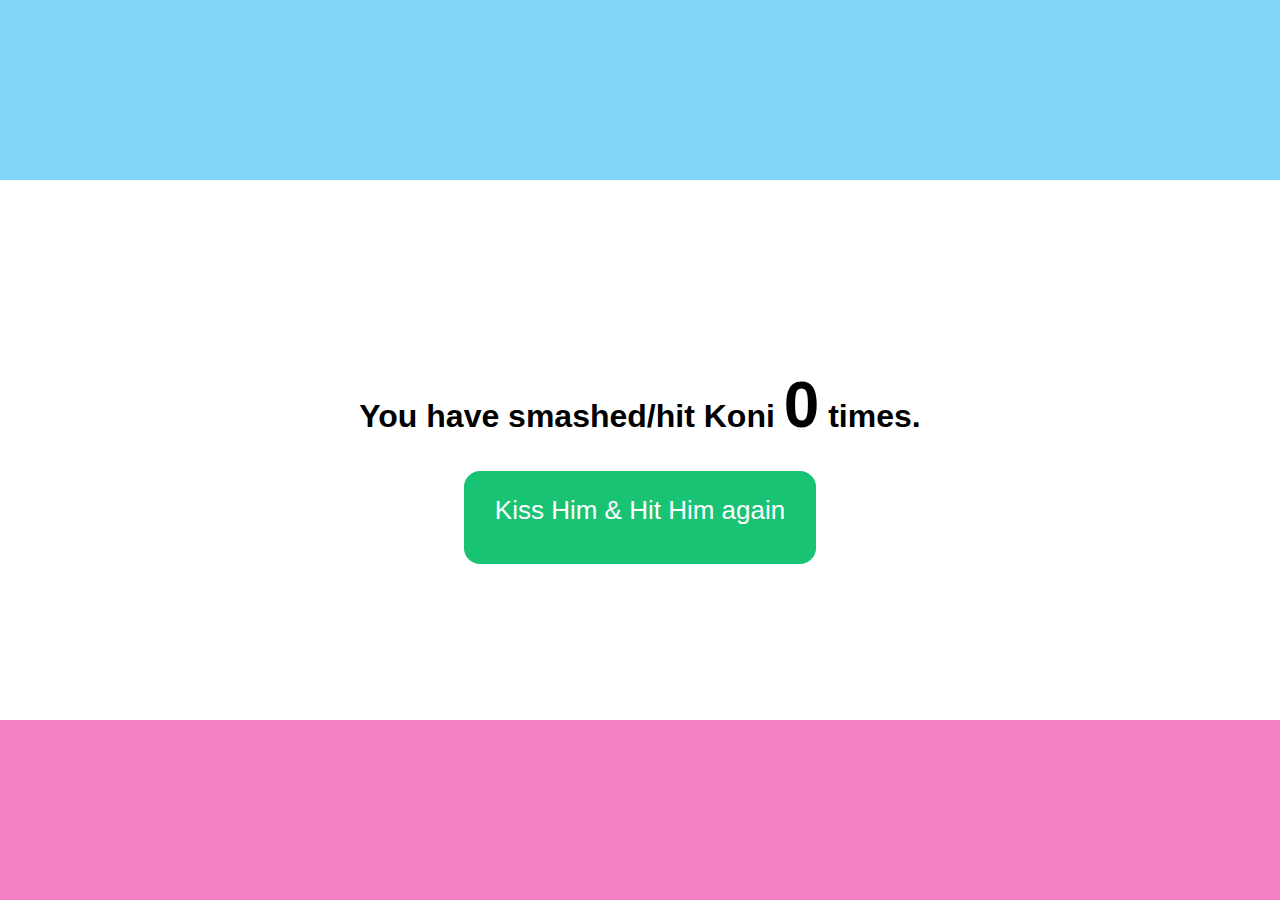
==== commit 68a63b0d: "push" ====
--- a/index.html
+++ b/index.html
@@ -2,66 +2,21 @@
 <html lang="en" >
 <head>
   <meta charset="UTF-8">
-  <title>Ginger Slider</title>
-  <link rel="icon" href="favicon.png" type="image/png">
+  <title>Ginger Smash</title>
   <link rel="stylesheet" href="./style.css">
 
-
-  <!-- Latest compiled and minified CSS -->
-<link rel="stylesheet" href="https://maxcdn.bootstrapcdn.com/bootstrap/3.3.7/css/bootstrap.min.css" integrity="sha384-BVYiiSIFeK1dGmJRAkycuHAHRg32OmUcww7on3RYdg4Va+PmSTsz/K68vbdEjh4u" crossorigin="anonymous">
-
-<!-- Latest compiled and minified JavaScript -->
-<script src="https://maxcdn.bootstrapcdn.com/bootstrap/3.3.7/js/bootstrap.min.js" integrity="sha384-Tc5IQib027qvyjSMfHjOMaLkfuWVxZxUPnCJA7l2mCWNIpG9mGCD8wGNIcPD7Txa" crossorigin="anonymous"></script>
-
 </head>
-<body style="background-color: #144463;">
-  
-  
-
-  <svg id="loveSliderSVG" viewBox="0 0 800 600" xmlns="http://www.w3.org/2000/svg" preserveAspectRatio="xMidYMid meet">
-    <defs>
-      
-    
-      </defs>
-      <!-- <rect width="100%" height="100%"/> -->
-        <line class="trackBg" x1="50" x2="750" y1="366" y2="366" stroke="#FFFCF9" stroke-linecap="round" stroke-linejoin="round" stroke-width="15"/>
-        <line class="trackMiddle" x1="50" x2="750" y1="366" y2="366" stroke="#2E6783" stroke-linecap="round" stroke-linejoin="round" stroke-width="6"  opacity="1"/>   
-      <line class="track" x1="50" x2="750" y1="366" y2="366" stroke="#ff595e" stroke-linecap="round" stroke-linejoin="round" stroke-width="6"/>
-      
-      
-      <g id="heartChat" class="heartChat">
-            <path d="M115.44,92H81.15a8.32,8.32,0,0,0-5.9,2.45l-9.9,9.9a1,1,0,0,1-1.34,0l-9.9-9.9A8.35,8.35,0,0,0,48.2,92H13.91A10.44,10.44,0,0,1,3.5,81.6V13.91A10.45,10.45,0,0,1,13.91,3.5H115.44a10.44,10.44,0,0,1,10.41,10.41V81.6A10.43,10.43,0,0,1,115.44,92Z" fill="none"/>
-            <path d="M115.44,92H81.15a8.32,8.32,0,0,0-5.9,2.45l-9.9,9.9a1,1,0,0,1-1.34,0l-9.9-9.9A8.35,8.35,0,0,0,48.2,92H13.91A10.44,10.44,0,0,1,3.5,81.6V13.91A10.45,10.45,0,0,1,13.91,3.5H115.44a10.44,10.44,0,0,1,10.41,10.41V81.6A10.43,10.43,0,0,1,115.44,92Z" fill="none" stroke="#FFFCF9" stroke-miterlimit="10" stroke-width="5" />
-    
-      <mask id="heartFillMask">
-      <rect class="heartFill" x="-54" y="72" width="237" height="91" fill="#FFF"/>
-        </mask>
-    <path id="heartBg" d="M76.16,23a13.23,13.23,0,0,0-10.83,5.63,13.24,13.24,0,0,0-24.08,7.62c0,18.06,24.08,34.92,24.08,34.92S89.41,54.33,89.41,36.27A13.25,13.25,0,0,0,76.16,23Z" fill="#FFF" opacity="0.1"/>
-      <g mask="url(#heartFillMask)" >
-    <path id="XXpinkHeart" d="M76.16,23a13.23,13.23,0,0,0-10.83,5.63,13.24,13.24,0,0,0-24.08,7.62c0,18.06,24.08,34.92,24.08,34.92S89.41,54.33,89.41,36.27A13.25,13.25,0,0,0,76.16,23Z" fill="#ff595e"/>
-    <g id="shineGroup">
-    <path d="M89.34,37.92c-1.39,17.42-24,33.26-24,33.26s-1.8-1.26-4.42-3.46C66.39,64.18,83.07,52.53,89.34,37.92Z" fill="#7f474b" opacity="0.32"/>
-    <path d="M60.15,26a14.06,14.06,0,0,0-1.72-.1c-7.33,0-13.48,5.38-15.1,12.63,0-.43-.06-.86-.06-1.3,0-6.88,5.27-12.46,11.77-12.46A11.2,11.2,0,0,1,60.15,26Z" fill="#fff" opacity="0.5"/>
-    <path d="M81,26.29c-.39-.12-.79-.22-1.2-.31-5.22-1.1-10.21.87-12.18,4.51a5.62,5.62,0,0,1,.1-.7c.78-3.7,5.17-5.9,9.79-4.92A10.26,10.26,0,0,1,81,26.29Z" fill="#fff" opacity="0.5"/>
-    </g>   
-        </g>
-      
-    </g>
-      
-      <circle class="follower" cx="0" cy="0" r="0" fill="#62B6CB" fill-opacity="1" stroke="#FFFCF9" stroke-width="0"/>
-      <circle class="liquidFollower" cx="0" cy="0" r="0" fill="#62B6CB" fill-opacity="1" stroke="#FFFCF9" stroke-width="0"/>
-      <rect class="dragger" x="-100" y="105" width="290" height="220" fill="#62B6CB" fill-opacity="0" stroke="#FFFCF9" stroke-width="0"/>
-    </svg>
-
+<body>
 <!-- partial:index.partial.html -->
 
+<div id="activity">
+	<img src="http://code.quirkbot.com/assets/images/logo/white-outline.svg" width="30%" alt="">
+  <h1 id="counter">You have smashed/hit Koni <span class="hits">0</span> times.</h1>
+  <a href="#" onclick="resetHits()" class="tryagain">Kiss Him & Hit Him again</a>
+  <h3 id="koni" style="display:none" >Koni still loves you!</h3>
+</div>
 <!-- partial -->
-<script src='https://cdnjs.cloudflare.com/ajax/libs/gsap/3.3.4/gsap.min.js'></script>
-<script src='https://s3-us-west-2.amazonaws.com/s.cdpn.io/35984/ScrubGSAPTimeline_3_0.js'></script>
-<script src="https://cdnjs.cloudflare.com/ajax/libs/gsap/3.5.1/gsap.min.js"></script>
-<!-- <script src='https://s3-us-west-2.amazonaws.com/s.cdpn.io/16327/InertiaPlugin.min.js'></script> -->
-<!-- <script src='https://s3-us-west-2.amazonaws.com/s.cdpn.io/16327/DrawSVGPlugin3.min.js'></script> -->
-<!-- <script src='https://s3-us-west-2.amazonaws.com/s.cdpn.io/16327/Draggable3.min.js'></script><script  src="./script.js"></script> -->
+  <script  src="./script.js"></script>
 
 </body>
 </html>
--- a/style.css
+++ b/style.css
@@ -1,23 +1,92 @@
 body {
- background-color: #175676;
- overflow: hidden;
- text-align:center;
-  display: flex;
-  align-items: center;
-  justify-content: center; 
-}
+			margin: 0;
+			font-family: 'Open Sans', sans-serif;
+			position: absolute;
+			width: 100vw;
+			height: 100vh;
+			overflow: hidden;
+			display: table;
+		}
 
-body,
-html {
- height: 100%;
- width: 100%;
- margin: 0;
- padding: 0;
-}
+		#activity {
+			display: table-cell;
+			text-align: center;
+			vertical-align: middle;
+		}
 
-svg {
- width: 100%;
- height: 100%;
- visibility: hidden;
- overflow: visible;
+		#activity:before {
+			content: '';
+			position: absolute;
+			top: 0;
+			left: 0;
+			width: 100vw;
+			height: 20vh;
+			background: rgba(0,173,239,0.5);
+		}
+		#activity:after {
+			content: '';
+			position: absolute;
+			bottom: 0;
+			left: 0;
+			width: 100vw;
+			height: 20vh;
+			background: rgba(235,0,138, 0.5);
+		}
+
+		#result {
+			text-transform: uppercase;
+		}
+
+		.tryagain {
+		background-attachment: scroll;
+		background-clip: border-box;
+		background-color: rgb(25 195 116);
+		background-image: none;
+		background-origin: padding-box;
+		background-size: auto;
+		border-bottom-left-radius: 16px;
+		border-bottom-right-radius: 16px;
+		border-top-left-radius: 16px;
+		border-top-right-radius: 16px;
+		box-sizing: border-box;
+		color: rgb(255, 255, 255);
+		cursor: pointer;
+		display: inline-block;
+		font-family: 'Open Sans', sans-serif;
+		font-size: 26px;
+		font-stretch: normal;
+		font-style: normal;
+		font-variant: normal;
+		font-weight: normal;
+		height: 93px;
+		line-height: normal;
+		margin-bottom: 8px;
+		margin-left: 9.28px;
+		margin-right: 9.28px;
+		margin-top: 8px;
+		min-height: 0px;
+		min-width: 208px;
+		outline-width: 0px;
+		padding-bottom: 24px;
+		padding-left: 24px;
+		padding-right: 24px;
+		padding-top: 24px;
+		position: relative;
+		text-align: center;
+		text-transform: none;
+		transition-delay: 0s;
+		transition-duration: 0.28s;
+		transition-property: box-shadow;
+		transition-timing-function: cubic-bezier(0.4, 0, 0.2, 1);
+		width: 351.594px;
+		z-index: 0;
+		-webkit-user-select: none;
+		}
+
+		a:link, a:hover, a:visited, a:active {
+			text-decoration: none;
+		}
+.hits {
+  font-size: 2em;
+  font-weight: bolder;
 }